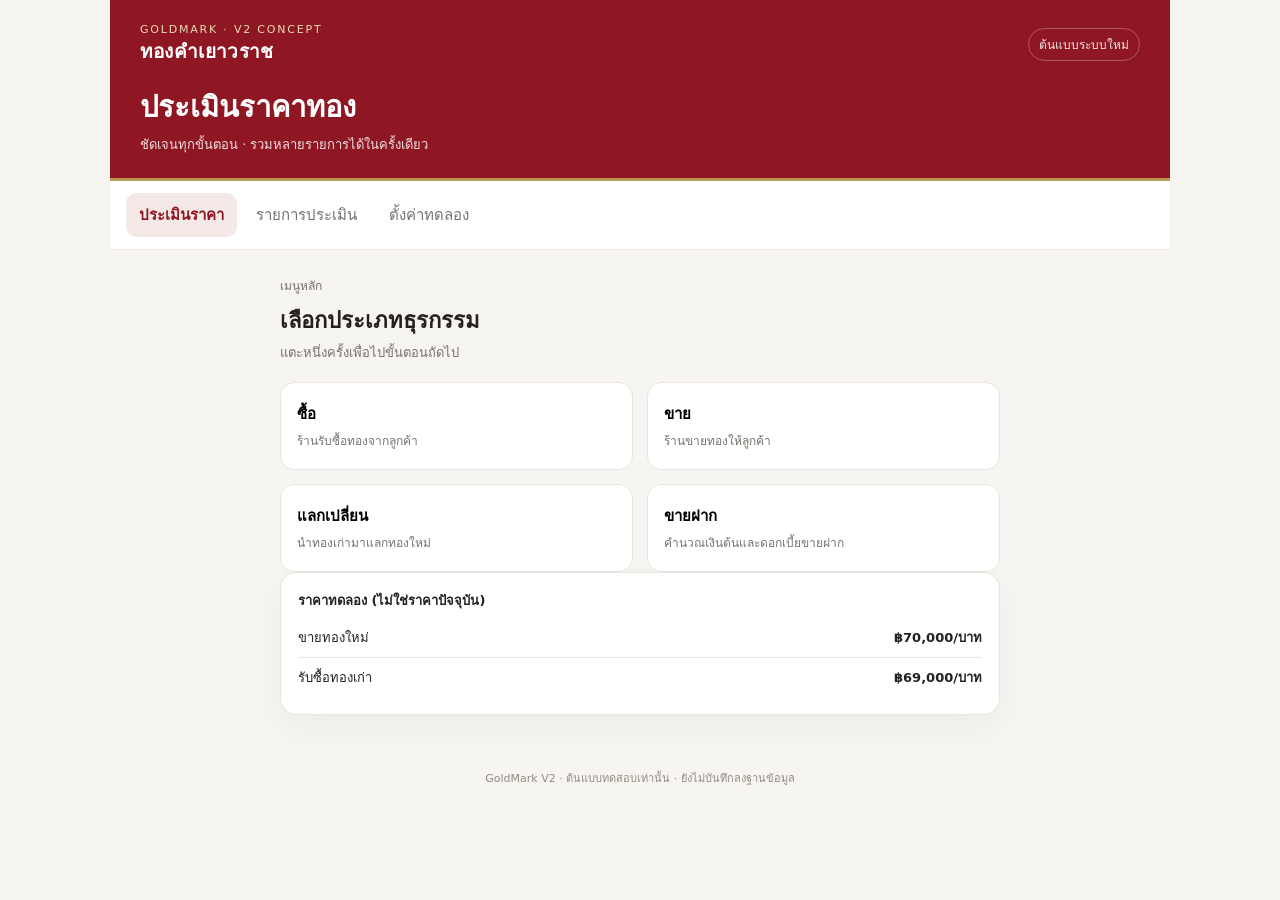
==== v2/index.html @ 3e0dfd9e "Shorten customer assessment button labels" ====
<!doctype html>
<html lang="th"><head><meta charset="utf-8"><meta name="viewport" content="width=device-width,initial-scale=1"><meta name="theme-color" content="#8f1724"><title>GoldMark V2 — ทองคำเยาวราช</title>
<style>
:root{--red:#8f1724;--red2:#67101a;--gold:#b99755;--ink:#24211f;--muted:#77716c;--line:#e9e4dd;--bg:#f7f5f1;--white:#fff;--green:#176b4d;--shadow:0 12px 34px #30241a0b}*{box-sizing:border-box}body{margin:0;background:var(--bg);color:var(--ink);font:15px system-ui,-apple-system,"Noto Sans Thai",sans-serif}button,input,select{font:inherit}button{cursor:pointer}.app{max-width:1060px;margin:auto;min-height:100vh;padding-bottom:90px}.top{background:var(--red);color:white;padding:18px 20px 20px;border-bottom:3px solid var(--gold)}.toprow{display:flex;align-items:center;justify-content:space-between;gap:12px}.brand{font-size:19px;font-weight:800;letter-spacing:.2px}.eyebrow{font-size:11px;letter-spacing:1.8px;color:#e9d9b4}.branch{font-size:12px;color:#f0e6e3;border:1px solid #ffffff45;border-radius:99px;padding:6px 10px}.top h1{font-size:25px;margin:18px 0 4px}.top p{margin:0;color:#f1dfe0;font-size:13px}.tabs{display:flex;gap:6px;padding:12px 16px;background:white;border-bottom:1px solid var(--line);overflow:auto}.tab{border:0;background:transparent;padding:10px 13px;border-radius:10px;color:var(--muted);white-space:nowrap}.tab.active{background:#f5e9e8;color:var(--red);font-weight:750}.content{padding:18px 16px;max-width:760px;margin:auto}.stepmeta{font-size:12px;color:var(--muted);margin-bottom:8px}.heading{font-size:22px;margin:0 0 5px}.sub{margin:0 0 18px;color:var(--muted);font-size:13px;line-height:1.6}.card{background:white;border:1px solid var(--line);border-radius:17px;padding:17px;margin-bottom:13px;box-shadow:var(--shadow)}.label{display:block;font-size:13px;font-weight:700;margin-bottom:7px}.field{width:100%;border:1px solid #dcd5cb;border-radius:11px;background:white;padding:12px;color:var(--ink);outline:none}.field:focus{border-color:var(--gold);box-shadow:0 0 0 3px #b9975522}.grid{display:grid;grid-template-columns:repeat(2,minmax(0,1fr));gap:10px}.choice{border:1px solid var(--line);background:white;border-radius:14px;padding:16px;text-align:left;min-height:88px}.choice strong{display:block;font-size:15px;margin-bottom:5px}.choice span{font-size:12px;color:var(--muted)}.choice.selected{border:1.5px solid var(--red);background:#fff8f7;box-shadow:0 0 0 2px #8f17240c}.money{font-size:29px;font-weight:850;letter-spacing:-.6px}.money small{font-size:13px;font-weight:500;color:var(--muted)}.statrow{display:flex;justify-content:space-between;gap:10px;padding:9px 0;border-bottom:1px solid var(--line);font-size:13px}.statrow:last-child{border-bottom:0}.total{background:#fbf5e9;border-color:#e6d4ad}.total .money{color:var(--red)}.btn{border:0;border-radius:12px;padding:13px 16px;font-weight:750}.primary{background:var(--red);color:white}.secondary{background:white;border:1px solid var(--line);color:var(--ink)}.danger{color:#a32630;background:#fff3f2;border:1px solid #f0d5d4}.btnrow{display:flex;gap:9px;flex-wrap:wrap}.btnrow .btn{flex:1}.sticky{position:fixed;bottom:0;left:0;right:0;background:#ffffffef;backdrop-filter:blur(12px);border-top:1px solid var(--line);padding:12px 16px calc(12px + env(safe-area-inset-bottom));z-index:5}.stickyinner{max-width:728px;margin:auto;display:flex;gap:10px}.sticky .btn{flex:1}.item{border:1px solid var(--line);border-radius:13px;padding:13px;margin-bottom:9px}.itemtop{display:flex;justify-content:space-between;gap:10px;align-items:center}.itemtitle{font-weight:750}.tiny{font-size:12px;color:var(--muted)}.pill{font-size:11px;padding:4px 8px;background:#f1ece4;border-radius:99px}.notice{font-size:12px;color:var(--muted);line-height:1.6}.success{color:var(--green);font-weight:750}.hidden{display:none!important}.customer-overlay{position:fixed;inset:0;z-index:9999;background:#f7f5f1;color:#24211f;overflow:auto;padding:18px 14px calc(24px + env(safe-area-inset-bottom));font-size:17px}.customer-wrap{max-width:760px;margin:0 auto}.customer-head{text-align:center;background:#8f1724;color:#fff;border-bottom:4px solid #b99755;border-radius:16px;padding:20px 14px;margin-bottom:14px}.customer-head .brandline{font-size:13px;letter-spacing:1px;color:#f0dfb8}.customer-head h2{font-size:25px;margin:8px 0 0}.customer-total{background:#fff8e9;border:1px solid #e6d4ad;border-radius:16px;padding:18px;margin-bottom:14px;text-align:center}.customer-total .amount{font-size:clamp(32px,9vw,48px);font-weight:900;color:#8f1724;line-height:1.3}.customer-item{background:#fff;border:1px solid #e9e4dd;border-radius:14px;padding:15px;margin-bottom:10px}.customer-item h3{font-size:18px;margin:0 0 10px}.customer-row{display:flex;justify-content:space-between;gap:14px;padding:8px 0;border-bottom:1px solid #eee8e0;font-size:15px}.customer-row:last-child{border-bottom:0}.customer-row strong{text-align:right}.customer-note{text-align:center;color:#77716c;font-size:12px;margin:14px 0}.customer-exit{width:100%;max-width:420px;display:block;margin:16px auto 0;background:#8f1724;color:#fff;border:0;border-radius:12px;padding:14px;font-weight:800;font-size:16px}@media print{@page{size:80mm auto;margin:4mm}body{background:#fff!important}.app,.sticky,.foot{display:none!important}#customerOverlay{position:static!important;display:block!important;overflow:visible!important;padding:0!important;background:#fff!important;color:#000!important;font-size:12px!important}.customer-wrap{max-width:none!important;width:100%!important}.customer-head{background:#fff!important;color:#000!important;border:0!important;border-bottom:1px dashed #000!important;border-radius:0!important;padding:0 0 8px!important;margin-bottom:8px!important}.customer-head .brandline{color:#000!important}.customer-head h2{font-size:16px!important}.customer-total,.customer-item{background:#fff!important;border:0!important;border-bottom:1px dashed #000!important;border-radius:0!important;padding:7px 0!important;margin:0!important}.customer-total .amount{font-size:25px!important;color:#000!important}.customer-item h3{font-size:13px!important}.customer-row{font-size:11px!important;padding:4px 0!important;border-color:#ddd!important}.customer-note{font-size:10px!important;color:#000!important}.customer-exit{display:none!important}}.foot{text-align:center;color:#938b81;font-size:11px;padding:15px}@media(min-width:720px){.top{padding:23px 30px}.content{padding:26px 20px}.top h1{font-size:29px}.grid{gap:14px}}@media(max-width:390px){.grid{grid-template-columns:1fr}.money{font-size:25px}.top h1{font-size:22px}}
</style></head><body><div class="app">
<header class="top"><div class="toprow"><div><div class="eyebrow">GOLDMARK · V2 CONCEPT</div><div class="brand">ทองคำเยาวราช</div></div><span class="branch">ต้นแบบระบบใหม่</span></div><h1>ประเมินราคาทอง</h1><p>ชัดเจนทุกขั้นตอน · รวมหลายรายการได้ในครั้งเดียว</p></header>
<nav class="tabs"><button class="tab active" data-page="estimate">ประเมินราคา</button><button class="tab" data-page="history">รายการประเมิน</button><button class="tab" data-page="settings">ตั้งค่าทดลอง</button></nav>
<main class="content" id="main"></main><div class="foot">GoldMark V2 · ต้นแบบทดสอบเท่านั้น · ยังไม่บันทึกลงฐานข้อมูล</div></div>
<div class="sticky hidden" id="stickyBar"><div class="stickyinner"><button class="btn secondary" id="back">ย้อนกลับ</button></div></div>
<script>
const state={page:'estimate',step:'menu',action:'buy',gold:'jewelry',weight:'1',labor:'0',discount:'0',sell:70000,buy:69000,deduct:5,old:[],fresh:[],history:[],compare:false,compareWeight:'1',depositRate:1.25};
const fmt=n=>Number(n||0).toLocaleString('th-TH',{maximumFractionDigits:2});
const baht=n=>'฿'+fmt(n);
const weightName=w=>({0.25:'1 สลึง',0.5:'2 สลึง',0.75:'3 สลึง',1:'1 บาท',2:'2 บาท',4:'4 บาท'}[Number(w)]||w+' บาท');
function oldValue(x){const w=Number(x.weight||0),gpb=x.gold==='jewelry'?15.16:15.244,standard=w*gpb,actual=Number(x.grams||standard),shortfall=Math.max(0,standard-actual),deductGrams=x.gold==='jewelry'&&shortfall>0.1?shortfall-0.1:0,netGrams=Math.max(0,actual-deductGrams),netWeight=netGrams/gpb;return {amount:netWeight*state.buy*(1-state.deduct/100),standard,actual,shortfall,deductGrams,netGrams,netWeight,rateDiscount:netWeight*state.buy*state.deduct/100}}
function newValue(x){return Math.max(0,Number(x.weight||0)*state.sell+Number(x.labor||0)-Number(x.discount||0))}
function sumOld(){return state.old.reduce((s,x)=>s+oldValue(x).amount,0)}
function totalOldWeight(){return state.old.reduce((s,x)=>s+oldValue(x).netWeight,0)}
function totalOldGrams(){return state.old.reduce((s,x)=>s+oldValue(x).netGrams,0)}
function sumNew(){return state.fresh.reduce((s,x)=>s+newValue(x),0)}
function net(){return sumNew()-sumOld()}
function go(step){state.step=step;render()}
function header(title,desc){return '<h2 class="heading">'+title+'</h2><p class="sub">'+desc+'</p>'}
function typeCards(){return '<div class="grid">'+[['buy','ซื้อ','ร้านรับซื้อทองจากลูกค้า'],['sell','ขาย','ร้านขายทองให้ลูกค้า'],['exchange','แลกเปลี่ยน','นำทองเก่ามาแลกทองใหม่'],['deposit','ขายฝาก','คำนวณเงินต้นและดอกเบี้ยขายฝาก']].map(x=>'<button class="choice" data-action="'+x[0]+'"><strong>'+x[1]+'</strong><span>'+x[2]+'</span></button>').join('')+'</div>'}
function render(){const el=document.getElementById('main');document.querySelectorAll('.tab').forEach(b=>b.classList.toggle('active',b.dataset.page===state.page));document.getElementById('stickyBar').classList.toggle('hidden',state.page!=='estimate'||state.step==='menu');
if(state.page==='history'){el.innerHTML=header('รายการประเมิน','ประวัติทดลองในหน้านี้เท่านั้น ยังไม่เชื่อมฐานข้อมูลจริง')+(state.history.length?state.history.map((x,i)=>'<div class="card"><b>รายการ #'+(state.history.length-i)+'</b><div class="statrow"><span>ประเภท</span><b>'+x.action+'</b></div><div class="statrow"><span>ยอดสุทธิ</span><b>'+x.result+'</b></div></div>').join(''):'<div class="card notice">ยังไม่มีรายการประเมินทดลอง</div>');return}
if(state.page==='settings'){el.innerHTML=header('ตั้งค่าทดลอง','ราคาเหล่านี้ใช้จำลองหน้าจอเท่านั้น ไม่กระทบราคากลางหรือฐานข้อมูลจริง')+'<div class="card"><label class="label">ราคาขายทองต่อบาท</label><input class="field" id="sell" type="number" value="'+state.sell+'"><label class="label" style="margin-top:12px">ราคารับซื้อทองต่อบาท</label><input class="field" id="buy" type="number" value="'+state.buy+'"><label class="label" style="margin-top:12px">ส่วนลดจากราคารับซื้อ (%)</label><input class="field" id="deduct" type="number" value="'+state.deduct+'"><button class="btn primary" id="saveSettings" style="width:100%;margin-top:15px">บันทึกค่าทดลอง</button></div>';document.getElementById('saveSettings').onclick=()=>{state.sell=+document.getElementById('sell').value||0;state.buy=+document.getElementById('buy').value||0;state.deduct=+document.getElementById('deduct').value||0;render()};return}
if(state.step==='menu'){el.innerHTML='<div class="stepmeta">เมนูหลัก</div>'+header('เลือกประเภทธุรกรรม','แตะหนึ่งครั้งเพื่อไปขั้นตอนถัดไป')+typeCards()+'<div class="card"><div class="label">ราคาทดลอง (ไม่ใช่ราคาปัจจุบัน)</div><div class="statrow"><span>ขายทองใหม่</span><b>'+baht(state.sell)+'/บาท</b></div><div class="statrow"><span>รับซื้อทองเก่า</span><b>'+baht(state.buy)+'/บาท</b></div></div>';bindCommon();return}
if(state.step==='details'){let label={buy:'ซื้อทองใหม่',sell:'ขายทองเก่า',exchange:'แลกเปลี่ยนทอง',deposit:'ขายฝากทอง'}[state.action];el.innerHTML='<div class="stepmeta">ขั้นตอน 1 · '+label+'</div>'+header('กรอกรายการทอง','เลือกประเภทและน้ำหนัก แล้วระบบจะแสดงยอดทันที')+'<div class="card"><label class="label">ประเภททอง</label><div class="grid"><button class="choice '+(state.gold==='jewelry'?'selected':'')+'" data-gold="jewelry"><strong>ทองรูปพรรณ</strong><span>เครื่องประดับทอง</span></button><button class="choice '+(state.gold==='bar'?'selected':'')+'" data-gold="bar"><strong>ทองคำแท่ง</strong><span>ทองแท่ง</span></button></div><label class="label" style="margin-top:14px">น้ำหนัก (บาททองคำ)</label><select id="weight" class="field">'+[['0.25','1 สลึง'],['0.5','2 สลึง'],['0.75','3 สลึง'],['1','1 บาท'],['2','2 บาท'],['3','3 บาท'],['4','4 บาท'],['5','5 บาท'],['10','10 บาท']].map(x=>'<option value="'+x[0]+'" '+(+state.weight===+x[0]?'selected':'')+'>'+x[1]+'</option>').join('')+'</select>'+(state.action==='buy'&&state.gold==='jewelry'?'<label class="label" style="margin-top:13px">น้ำหนักชั่งจริง (กรัม)</label><input class="field" id="actualGrams" type="number" min="0" step=".01" placeholder="ไม่กรอก = น้ำหนักมาตรฐาน"><p class="notice">มาตรฐาน 15.16 กรัมต่อบาท ขาดได้ 0.1 กรัม หากขาดเกินจะหักเฉพาะส่วนที่เกิน</p>':'')+(state.action==='sell'||state.action==='exchange'?'<label class="label" style="margin-top:13px">ค่ากำเหน็จ (บาท)</label><input class="field" id="labor" type="number" min="0" value="'+state.labor+'"><label class="label" style="margin-top:13px">ส่วนลด (บาท)</label><input class="field" id="discount" type="number" min="0" value="'+state.discount+'">':'')+(state.action==='deposit'?'<label class="label" style="margin-top:13px">เงินต้นที่ต้องการ (บาท)</label><input class="field" id="principal" type="number" min="0" value="'+(state.principal||'')+'" placeholder="กรอกเงินต้น"> <label class="label" style="margin-top:13px">ดอกเบี้ยต่อเดือน (%)</label><input class="field" id="rate" type="number" min="0" step=".01" value="'+(state.rate||state.depositRate)+'">':'')+'<button class="btn primary" id="addItem" style="width:100%;margin-top:16px">เพิ่มรายการและคำนวณ</button></div>'+(state.old.length||state.fresh.length?listItems():'');bindCommon();document.getElementById('weight').onchange=e=>state.weight=e.target.value;const lab=document.getElementById('labor');if(lab)lab.oninput=e=>state.labor=e.target.value;const dis=document.getElementById('discount');if(dis)dis.oninput=e=>state.discount=e.target.value;document.getElementById('addItem').onclick=()=>{let x={gold:state.gold,weight:+state.weight};const gi=document.getElementById('actualGrams');if(gi&&gi.value!==''){x.grams=+gi.value;if(x.grams<=0){alert('กรุณากรอกน้ำหนักจริงให้มากกว่า 0 กรัม');return}}if(state.action==='sell'||state.action==='exchange')state.fresh.push({...x,labor:+state.labor||0,discount:+state.discount||0});if(state.action==='buy'||state.action==='exchange')state.old.push(x);if(state.action==='deposit'){state.principal=+document.getElementById('principal').value||0;state.rate=+document.getElementById('rate').value||0;state.depositItem=x;if(!state.principal){alert('กรุณากรอกเงินต้นที่ต้องการ');return}}state.step='result';if(state.action!=='deposit'){state.weight='1';state.labor='0';state.discount='0'}render()};return}
if(state.step==='result'){let body='';if(state.action==='deposit'){let p=state.principal,interest=p*(state.rate||0)/100;body='<div class="card total"><div class="stepmeta">ผลคำนวณขายฝากทดลอง</div><div class="statrow"><span>เงินต้น</span><b>'+baht(p)+'</b></div><div class="statrow"><span>ดอกเบี้ยต่อเดือน</span><b>'+baht(interest)+'</b></div><div class="money">'+baht(p+interest)+'</div><strong>ยอดไถ่ถอนตัวอย่างหลัง 1 เดือน</strong></div>'}else{body='<div class="card total"><div class="stepmeta">ผลคำนวณ</div>'+(state.action==='buy'?'<div class="statrow"><span>น้ำหนักสุทธิรวม</span><b>'+fmt(totalOldGrams())+' กรัม · '+fmt(totalOldWeight())+' บาททองคำ</b></div>':'')+'<div class="money">'+baht(Math.abs(state.action==='buy'?sumOld():state.action==='sell'?sumNew():net()))+'</div><strong>'+(state.action==='buy'?'ร้านจ่ายให้ลูกค้า':state.action==='sell'?'ลูกค้าจ่ายให้ร้าน':net()>0?'ลูกค้าจ่ายเพิ่มให้ร้าน':net()<0?'ร้านจ่ายคืนลูกค้า':'ยอดเท่ากันพอดี')+'</strong></div>'+listItems();if(state.action==='buy')body+='<div class="card"><button class="btn primary" id="customerView" style="width:100%">แสดงผลประเมินให้ลูกค้า</button><button class="btn secondary" id="addAnother" style="width:100%;margin-top:9px">+ เพิ่มรายการทอง</button><p class="notice" style="margin:9px 0 0">แสดงรายละเอียดรับซื้อให้ลูกค้าดู โดยซ่อนปุ่มจัดการของพนักงาน</p></div>';}
el.innerHTML='<div class="stepmeta">ขั้นตอน 2 · สรุป</div>'+header('สรุปราคา','ตรวจสอบยอดก่อนเริ่มรายการใหม่')+body+'<button class="btn primary" id="finish" style="width:100%;margin-top:10px">เสร็จสิ้นและเริ่มรายการใหม่</button>';document.getElementById('finish').onclick=()=>{state.history.unshift({action:{buy:'ซื้อ',sell:'ขาย',exchange:'แลกเปลี่ยน',deposit:'ขายฝาก'}[state.action],result:state.action==='buy'?baht(sumOld()):state.action==='sell'?baht(sumNew()):state.action==='exchange'?((net()>0?'ลูกค้าจ่ายเพิ่ม ':net()<0?'ร้านคืนเงิน ':'ยอดเท่ากัน ')+baht(Math.abs(net()))):baht(state.principal+state.principal*(state.rate||0)/100)});reset();render()};const customerView=document.getElementById('customerView');if(customerView)customerView.onclick=showCustomerView;const addAnother=document.getElementById('addAnother');if(addAnother)addAnother.onclick=()=>{state.step='details';state.weight='1';state.compare=false;render()};return}
}
function showCustomerView(){
 const prior=document.getElementById('customerOverlay');if(prior)prior.remove();
 const overlay=document.createElement('section');overlay.id='customerOverlay';overlay.className='customer-overlay';overlay.setAttribute('role','dialog');overlay.setAttribute('aria-modal','true');overlay.setAttribute('aria-label','ราคาประเมินรับซื้อทอง');
 const items=state.old.map((x,i)=>{
  const c=oldValue(x),standard=Number(x.weight||0)*15.20,tolerance=Number(x.weight||0)*0.04,rawShortfall=Math.max(0,standard-c.actual),missing=Math.max(0,rawShortfall-tolerance),missingValue=standard>0?missing/standard*state.buy*(1-state.deduct/100):0;
  return '<article class="customer-item"><h3>'+(x.gold==='bar'?'ทองคำแท่ง':'ทองรูปพรรณ')+' · '+weightName(x.weight)+'</h3><div class="customer-row"><span>น้ำหนักชั่งจริง</span><strong>'+fmt(c.actual)+' กรัม</strong></div><div class="customer-row"><span>น้ำหนักขาดเกินเกณฑ์</span><strong>'+fmt(missing)+' กรัม</strong></div><div class="customer-row"><span>มูลค่าส่วนต่างเกินเกณฑ์</span><strong>'+baht(missingValue)+'</strong></div></article>';
 }).join('');
 overlay.innerHTML='<div class="customer-wrap"><header class="customer-head"><div class="brandline">ทองคำเยาวราช · GOLDMARK</div><h2>ราคาประเมินรับซื้อทองเก่า</h2></header><section class="customer-total"><div>ยอดรับซื้อโดยประมาณ</div><div class="amount">'+baht(sumOld())+'</div></section>'+items+'<p class="customer-note">ใช้เกณฑ์ 15.20 กรัมต่อบาท และยอมรับส่วนต่างได้ 0.04 กรัมต่อบาท (เช่น 15.16 กรัมถือว่าเต็ม) หลังหักส่วนลดรับซื้อ '+fmt(state.deduct)+'% แล้ว</p></div>';
 document.body.appendChild(overlay);document.body.style.overflow='hidden';
 const close=()=>{overlay.remove();document.body.style.overflow='';if(document.fullscreenElement&&document.exitFullscreen)document.exitFullscreen().catch(()=>{});};
 const backToItems=document.createElement('button');backToItems.className='customer-exit';backToItems.style.background='#ffffff';backToItems.style.color='#24211f';backToItems.style.border='1px solid #e9e4dd';backToItems.textContent='กลับไปแก้ไขรายการ';overlay.querySelector('.customer-wrap').appendChild(backToItems);
 backToItems.onclick=()=>{close();state.page='estimate';state.step='result';render();};
 const decline=document.createElement('button');decline.className='customer-exit';decline.textContent='ยกเลิกการประเมิน';overlay.querySelector('.customer-wrap').appendChild(decline);
 decline.onclick=()=>{close();reset();state.page='estimate';render();};
 const confirm=document.createElement('button');confirm.className='customer-exit';confirm.style.background='#176b4d';confirm.textContent='ยืนยันการขาย';overlay.querySelector('.customer-wrap').appendChild(confirm);
 confirm.onclick=()=>{
  state.history.unshift({action:'รับซื้อทองเก่า · ยืนยันใบประเมิน',result:baht(sumOld())});
  overlay.querySelector('.customer-wrap').insertAdjacentHTML('afterbegin','<p class="customer-note">ใบประเมินรับซื้อทองเก่า · ยืนยันแล้ว · '+new Date().toLocaleString('th-TH')+'</p>');
  overlay.querySelector('.customer-wrap').insertAdjacentHTML('beforeend','<p class="customer-note">เอกสารใบประเมินราคา ไม่ใช่หลักฐานการรับชำระเงิน</p><button class="customer-exit" id="printAssessment">พิมพ์ใบประเมิน</button><button class="customer-exit" id="homeAssessment">กลับหน้าแรก</button>');
  document.getElementById('printAssessment').onclick=()=>window.print();
  document.getElementById('homeAssessment').onclick=()=>{close();reset();state.page='estimate';render();};
  confirm.remove();decline.remove();backToItems.remove();
 };
 overlay.addEventListener('click',e=>{if(e.target===overlay)close()});
 const esc=e=>{if(e.key==='Escape'){close();document.removeEventListener('keydown',esc)}};
 document.addEventListener('keydown',esc);
 if(overlay.requestFullscreen)overlay.requestFullscreen().catch(()=>{});
}
function listItems(){let h='';if(state.old.length)h+='<div class="card"><b>ทองเก่า ('+state.old.length+')</b>'+state.old.map((x,i)=>{const c=oldValue(x);return '<div class="item"><div class="itemtop"><span>ชิ้นที่ '+(i+1)+' · '+(x.gold==='bar'?'ทองคำแท่ง':'ทองรูปพรรณ')+' · '+weightName(x.weight)+'</span><b>'+baht(c.amount)+'</b></div><div class="tiny">มาตรฐาน '+fmt(c.standard)+' กรัม · ชั่งจริง '+fmt(c.actual)+' กรัม · ขาด '+fmt(c.shortfall)+' กรัม</div><div class="tiny">หักน้ำหนัก '+fmt(c.deductGrams)+' กรัม · สุทธิ '+fmt(c.netGrams)+' กรัม ('+fmt(c.netWeight)+' บาททองคำ)</div><div class="tiny">ส่วนลดราคา '+state.deduct+'% = '+baht(c.rateDiscount)+'</div><button class="btn danger" data-remove="old" data-index="'+i+'" style="margin-top:8px;padding:7px 10px">ลบ</button></div>';}).join('')+'</div>';if(state.fresh.length)h+='<div class="card"><b>ทองใหม่ ('+state.fresh.length+')</b>'+state.fresh.map((x,i)=>'<div class="item"><div class="itemtop"><span>'+(x.gold==='bar'?'ทองคำแท่ง':'ทองรูปพรรณ')+' · '+weightName(x.weight)+'</span><b>'+baht(newValue(x))+'</b></div><div class="tiny">กำเหน็จ '+baht(x.labor)+' · ส่วนลด '+baht(x.discount)+'</div><button class="btn danger" data-remove="fresh" data-index="'+i+'" style="margin-top:8px;padding:7px 10px">ลบ</button></div>').join('')+'</div>';return h}
function comparePanel(){let w=+state.compareWeight||1;let amount=state.action==='sell'?w*state.sell+(+state.labor||0)-(+state.discount||0):w*state.buy*(1-state.deduct/100);return '<div class="card"><label class="label">เลือกน้ำหนักที่ต้องการเปรียบเทียบ</label><select class="field" id="compareWeight">'+[['0.25','1 สลึง'],['0.5','2 สลึง'],['0.75','3 สลึง'],['1','1 บาท'],['2','2 บาท'],['3','3 บาท'],['4','4 บาท'],['5','5 บาท'],['10','10 บาท']].map(x=>'<option value="'+x[0]+'" '+(+x[0]===w?'selected':'')+'>'+x[1]+'</option>').join('')+'</select><div class="statrow"><span>'+ (state.action==='sell'?'ราคาขายทองใหม่':'ราคารับซื้อทองเก่า')+'</span><b>'+baht(amount)+'</b></div><p class="notice">คำนวณจากราคาทดลองที่ตั้งไว้ และค่ากำเหน็จ/ส่วนลดที่กรอกในรายการล่าสุด</p></div>'}
function bindCompare(){const c=document.getElementById('compareWeight');if(c)c.onchange=e=>{state.compareWeight=e.target.value;render()}}
function bindCommon(){document.querySelectorAll('[data-action]').forEach(b=>b.onclick=()=>{state.action=b.dataset.action;state.old=[];state.fresh=[];state.compare=false;state.step='details';render()});document.querySelectorAll('[data-gold]').forEach(b=>b.onclick=()=>{state.gold=b.dataset.gold;render()});document.querySelectorAll('[data-remove]').forEach(b=>b.onclick=()=>{state[b.dataset.remove].splice(+b.dataset.index,1);render()})}
function reset(){state.step='menu';state.action='buy';state.gold='jewelry';state.weight='1';state.labor='0';state.discount='0';state.old=[];state.fresh=[];state.compare=false;state.principal=0}
document.querySelectorAll('.tab').forEach(b=>b.onclick=()=>{state.page=b.dataset.page;render()});
document.getElementById('back').onclick=()=>{if(state.step==='result')state.step='details';else state.step='menu';render()};
render();
</script></body></html>
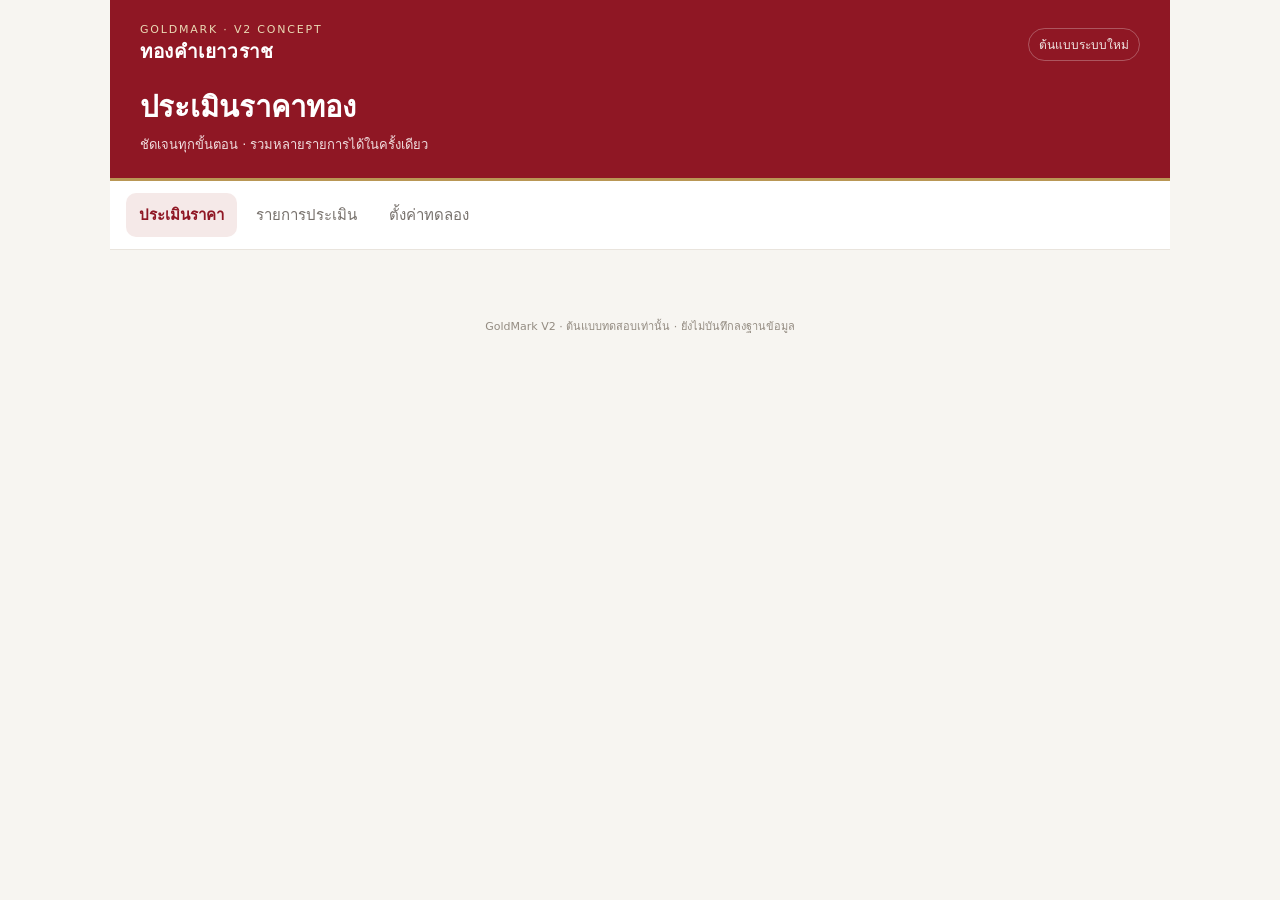
==== commit 3d27ab87: "feat: improve step flow labels and input validation" ====
--- a/v2/index.html
+++ b/v2/index.html
@@ -1,7 +1,7 @@
 <!doctype html>
 <html lang="th"><head><meta charset="utf-8"><meta name="viewport" content="width=device-width,initial-scale=1"><meta name="theme-color" content="#8f1724"><title>GoldMark V2 — ทองคำเยาวราช</title>
 <style>
-:root{--red:#8f1724;--red2:#67101a;--gold:#b99755;--ink:#24211f;--muted:#77716c;--line:#e9e4dd;--bg:#f7f5f1;--white:#fff;--green:#176b4d;--shadow:0 12px 34px #30241a0b}*{box-sizing:border-box}body{margin:0;background:var(--bg);color:var(--ink);font:15px system-ui,-apple-system,"Noto Sans Thai",sans-serif}button,input,select{font:inherit}button{cursor:pointer}.app{max-width:1060px;margin:auto;min-height:100vh;padding-bottom:90px}.top{background:var(--red);color:white;padding:18px 20px 20px;border-bottom:3px solid var(--gold)}.toprow{display:flex;align-items:center;justify-content:space-between;gap:12px}.brand{font-size:19px;font-weight:800;letter-spacing:.2px}.eyebrow{font-size:11px;letter-spacing:1.8px;color:#e9d9b4}.branch{font-size:12px;color:#f0e6e3;border:1px solid #ffffff45;border-radius:99px;padding:6px 10px}.top h1{font-size:25px;margin:18px 0 4px}.top p{margin:0;color:#f1dfe0;font-size:13px}.tabs{display:flex;gap:6px;padding:12px 16px;background:white;border-bottom:1px solid var(--line);overflow:auto}.tab{border:0;background:transparent;padding:10px 13px;border-radius:10px;color:var(--muted);white-space:nowrap}.tab.active{background:#f5e9e8;color:var(--red);font-weight:750}.content{padding:18px 16px;max-width:760px;margin:auto}.stepmeta{font-size:12px;color:var(--muted);margin-bottom:8px}.heading{font-size:22px;margin:0 0 5px}.sub{margin:0 0 18px;color:var(--muted);font-size:13px;line-height:1.6}.card{background:white;border:1px solid var(--line);border-radius:17px;padding:17px;margin-bottom:13px;box-shadow:var(--shadow)}.label{display:block;font-size:13px;font-weight:700;margin-bottom:7px}.field{width:100%;border:1px solid #dcd5cb;border-radius:11px;background:white;padding:12px;color:var(--ink);outline:none}.field:focus{border-color:var(--gold);box-shadow:0 0 0 3px #b9975522}.grid{display:grid;grid-template-columns:repeat(2,minmax(0,1fr));gap:10px}.choice{border:1px solid var(--line);background:white;border-radius:14px;padding:16px;text-align:left;min-height:88px}.choice strong{display:block;font-size:15px;margin-bottom:5px}.choice span{font-size:12px;color:var(--muted)}.choice.selected{border:1.5px solid var(--red);background:#fff8f7;box-shadow:0 0 0 2px #8f17240c}.money{font-size:29px;font-weight:850;letter-spacing:-.6px}.money small{font-size:13px;font-weight:500;color:var(--muted)}.statrow{display:flex;justify-content:space-between;gap:10px;padding:9px 0;border-bottom:1px solid var(--line);font-size:13px}.statrow:last-child{border-bottom:0}.total{background:#fbf5e9;border-color:#e6d4ad}.total .money{color:var(--red)}.btn{border:0;border-radius:12px;padding:13px 16px;font-weight:750}.primary{background:var(--red);color:white}.secondary{background:white;border:1px solid var(--line);color:var(--ink)}.danger{color:#a32630;background:#fff3f2;border:1px solid #f0d5d4}.btnrow{display:flex;gap:9px;flex-wrap:wrap}.btnrow .btn{flex:1}.sticky{position:fixed;bottom:0;left:0;right:0;background:#ffffffef;backdrop-filter:blur(12px);border-top:1px solid var(--line);padding:12px 16px calc(12px + env(safe-area-inset-bottom));z-index:5}.stickyinner{max-width:728px;margin:auto;display:flex;gap:10px}.sticky .btn{flex:1}.item{border:1px solid var(--line);border-radius:13px;padding:13px;margin-bottom:9px}.itemtop{display:flex;justify-content:space-between;gap:10px;align-items:center}.itemtitle{font-weight:750}.tiny{font-size:12px;color:var(--muted)}.pill{font-size:11px;padding:4px 8px;background:#f1ece4;border-radius:99px}.notice{font-size:12px;color:var(--muted);line-height:1.6}.success{color:var(--green);font-weight:750}.hidden{display:none!important}.customer-overlay{position:fixed;inset:0;z-index:9999;background:#f7f5f1;color:#24211f;overflow:auto;padding:18px 14px calc(24px + env(safe-area-inset-bottom));font-size:17px}.customer-wrap{max-width:760px;margin:0 auto}.customer-head{text-align:center;background:#8f1724;color:#fff;border-bottom:4px solid #b99755;border-radius:16px;padding:20px 14px;margin-bottom:14px}.customer-head .brandline{font-size:13px;letter-spacing:1px;color:#f0dfb8}.customer-head h2{font-size:25px;margin:8px 0 0}.customer-total{background:#fff8e9;border:1px solid #e6d4ad;border-radius:16px;padding:18px;margin-bottom:14px;text-align:center}.customer-total .amount{font-size:clamp(32px,9vw,48px);font-weight:900;color:#8f1724;line-height:1.3}.customer-item{background:#fff;border:1px solid #e9e4dd;border-radius:14px;padding:15px;margin-bottom:10px}.customer-item h3{font-size:18px;margin:0 0 10px}.customer-row{display:flex;justify-content:space-between;gap:14px;padding:8px 0;border-bottom:1px solid #eee8e0;font-size:15px}.customer-row:last-child{border-bottom:0}.customer-row strong{text-align:right}.customer-note{text-align:center;color:#77716c;font-size:12px;margin:14px 0}.customer-exit{width:100%;max-width:420px;display:block;margin:16px auto 0;background:#8f1724;color:#fff;border:0;border-radius:12px;padding:14px;font-weight:800;font-size:16px}@media print{@page{size:80mm auto;margin:4mm}body{background:#fff!important}.app,.sticky,.foot{display:none!important}#customerOverlay{position:static!important;display:block!important;overflow:visible!important;padding:0!important;background:#fff!important;color:#000!important;font-size:12px!important}.customer-wrap{max-width:none!important;width:100%!important}.customer-head{background:#fff!important;color:#000!important;border:0!important;border-bottom:1px dashed #000!important;border-radius:0!important;padding:0 0 8px!important;margin-bottom:8px!important}.customer-head .brandline{color:#000!important}.customer-head h2{font-size:16px!important}.customer-total,.customer-item{background:#fff!important;border:0!important;border-bottom:1px dashed #000!important;border-radius:0!important;padding:7px 0!important;margin:0!important}.customer-total .amount{font-size:25px!important;color:#000!important}.customer-item h3{font-size:13px!important}.customer-row{font-size:11px!important;padding:4px 0!important;border-color:#ddd!important}.customer-note{font-size:10px!important;color:#000!important}.customer-exit{display:none!important}}.foot{text-align:center;color:#938b81;font-size:11px;padding:15px}@media(min-width:720px){.top{padding:23px 30px}.content{padding:26px 20px}.top h1{font-size:29px}.grid{gap:14px}}@media(max-width:390px){.grid{grid-template-columns:1fr}.money{font-size:25px}.top h1{font-size:22px}}
+:root{--red:#8f1724;--red2:#67101a;--gold:#b99755;--ink:#24211f;--muted:#77716c;--line:#e9e4dd;--bg:#f7f5f1;--white:#fff;--green:#176b4d;--shadow:0 12px 34px #30241a0b}*{box-sizing:border-box}body{margin:0;background:var(--bg);color:var(--ink);font:15px system-ui,-apple-system,"Noto Sans Thai",sans-serif}button,input,select{font:inherit}button{cursor:pointer}.app{max-width:1060px;margin:auto;min-height:100vh;padding-bottom:90px}.top{background:var(--red);color:white;padding:18px 20px 20px;border-bottom:3px solid var(--gold)}.toprow{display:flex;align-items:center;justify-content:space-between;gap:12px}.brand{font-size:19px;font-weight:800;letter-spacing:.2px}.eyebrow{font-size:11px;letter-spacing:1.8px;color:#e9d9b4}.branch{font-size:12px;color:#f0e6e3;border:1px solid #ffffff45;border-radius:99px;padding:6px 10px}.top h1{font-size:25px;margin:18px 0 4px}.top p{margin:0;color:#f1dfe0;font-size:13px}.tabs{display:flex;gap:6px;padding:12px 16px;background:white;border-bottom:1px solid var(--line);overflow:auto}.tab{border:0;background:transparent;padding:10px 13px;border-radius:10px;color:var(--muted);white-space:nowrap}.tab.active{background:#f5e9e8;color:var(--red);font-weight:750}.content{padding:18px 16px;max-width:760px;margin:auto}.stepmeta{font-size:12px;color:var(--muted);margin-bottom:8px}.heading{font-size:22px;margin:0 0 5px}.sub{margin:0 0 18px;color:var(--muted);font-size:13px;line-height:1.6}.card{background:white;border:1px solid var(--line);border-radius:17px;padding:17px;margin-bottom:13px;box-shadow:var(--shadow)}.label{display:block;font-size:13px;font-weight:700;margin-bottom:7px}.field{width:100%;border:1px solid #dcd5cb;border-radius:11px;background:white;padding:12px;color:var(--ink);outline:none}.field:focus{border-color:var(--gold);box-shadow:0 0 0 3px #b9975522}.grid{display:grid;grid-template-columns:repeat(2,minmax(0,1fr));gap:10px}.choice{border:1px solid var(--line);background:white;border-radius:14px;padding:16px;text-align:left;min-height:88px}.choice strong{display:block;font-size:15px;margin-bottom:5px}.choice span{font-size:12px;color:var(--muted)}.choice.selected{border:1.5px solid var(--red);background:#fff8f7;box-shadow:0 0 0 2px #8f17240c}.money{font-size:29px;font-weight:850;letter-spacing:-.6px}.money small{font-size:13px;font-weight:500;color:var(--muted)}.statrow{display:flex;justify-content:space-between;gap:10px;padding:9px 0;border-bottom:1px solid var(--line);font-size:13px}.statrow:last-child{border-bottom:0}.total{background:#fbf5e9;border-color:#e6d4ad}.total .money{color:var(--red)}.btn{border:0;border-radius:12px;padding:13px 16px;font-weight:750}.primary{background:var(--red);color:white}.secondary{background:white;border:1px solid var(--line);color:var(--ink)}.danger{color:#a32630;background:#fff3f2;border:1px solid #f0d5d4}.btnrow{display:flex;gap:9px;flex-wrap:wrap}.btnrow .btn{flex:1}.sticky{position:fixed;bottom:0;left:0;right:0;background:#ffffffef;backdrop-filter:blur(12px);border-top:1px solid var(--line);padding:12px 16px calc(12px + env(safe-area-inset-bottom));z-index:5}.stickyinner{max-width:728px;margin:auto;display:flex;gap:10px}.sticky .btn{flex:1}.item{border:1px solid var(--line);border-radius:13px;padding:13px;margin-bottom:9px}.itemtop{display:flex;justify-content:space-between;gap:10px;align-items:center}.itemtitle{font-weight:750}.tiny{font-size:12px;color:var(--muted)}.pill{font-size:11px;padding:4px 8px;background:#f1ece4;border-radius:99px}.notice{font-size:12px;color:var(--muted);line-height:1.6}.success{color:var(--green);font-weight:750}.progress{display:flex;gap:6px;margin:0 0 18px}.progress span{height:5px;flex:1;border-radius:99px;background:#e7e1d8}.progress span.on{background:var(--red)}.stepbox{display:flex;align-items:center;justify-content:space-between;gap:10px;margin:0 0 12px}.stepbox b{font-size:12px;color:var(--red)}.hidden{display:none!important}.customer-overlay{position:fixed;inset:0;z-index:9999;background:#f7f5f1;color:#24211f;overflow:auto;padding:18px 14px calc(24px + env(safe-area-inset-bottom));font-size:17px}.customer-wrap{max-width:760px;margin:0 auto}.customer-head{text-align:center;background:#8f1724;color:#fff;border-bottom:4px solid #b99755;border-radius:16px;padding:20px 14px;margin-bottom:14px}.customer-head .brandline{font-size:13px;letter-spacing:1px;color:#f0dfb8}.customer-head h2{font-size:25px;margin:8px 0 0}.customer-total{background:#fff8e9;border:1px solid #e6d4ad;border-radius:16px;padding:18px;margin-bottom:14px;text-align:center}.customer-total .amount{font-size:clamp(32px,9vw,48px);font-weight:900;color:#8f1724;line-height:1.3}.customer-item{background:#fff;border:1px solid #e9e4dd;border-radius:14px;padding:15px;margin-bottom:10px}.customer-item h3{font-size:18px;margin:0 0 10px}.customer-row{display:flex;justify-content:space-between;gap:14px;padding:8px 0;border-bottom:1px solid #eee8e0;font-size:15px}.customer-row:last-child{border-bottom:0}.customer-row strong{text-align:right}.customer-note{text-align:center;color:#77716c;font-size:12px;margin:14px 0}.customer-exit{width:100%;max-width:420px;display:block;margin:16px auto 0;background:#8f1724;color:#fff;border:0;border-radius:12px;padding:14px;font-weight:800;font-size:16px}@media print{@page{size:80mm auto;margin:4mm}body{background:#fff!important}.app,.sticky,.foot{display:none!important}#customerOverlay{position:static!important;display:block!important;overflow:visible!important;padding:0!important;background:#fff!important;color:#000!important;font-size:12px!important}.customer-wrap{max-width:none!important;width:100%!important}.customer-head{background:#fff!important;color:#000!important;border:0!important;border-bottom:1px dashed #000!important;border-radius:0!important;padding:0 0 8px!important;margin-bottom:8px!important}.customer-head .brandline{color:#000!important}.customer-head h2{font-size:16px!important}.customer-total,.customer-item{background:#fff!important;border:0!important;border-bottom:1px dashed #000!important;border-radius:0!important;padding:7px 0!important;margin:0!important}.customer-total .amount{font-size:25px!important;color:#000!important}.customer-item h3{font-size:13px!important}.customer-row{font-size:11px!important;padding:4px 0!important;border-color:#ddd!important}.customer-note{font-size:10px!important;color:#000!important}.customer-exit{display:none!important}}.foot{text-align:center;color:#938b81;font-size:11px;padding:15px}@media(min-width:720px){.top{padding:23px 30px}.content{padding:26px 20px}.top h1{font-size:29px}.grid{gap:14px}}@media(max-width:390px){.grid{grid-template-columns:1fr}.money{font-size:25px}.top h1{font-size:22px}}
 </style></head><body><div class="app">
 <header class="top"><div class="toprow"><div><div class="eyebrow">GOLDMARK · V2 CONCEPT</div><div class="brand">ทองคำเยาวราช</div></div><span class="branch">ต้นแบบระบบใหม่</span></div><h1>ประเมินราคาทอง</h1><p>ชัดเจนทุกขั้นตอน · รวมหลายรายการได้ในครั้งเดียว</p></header>
 <nav class="tabs"><button class="tab active" data-page="estimate">ประเมินราคา</button><button class="tab" data-page="history">รายการประเมิน</button><button class="tab" data-page="settings">ตั้งค่าทดลอง</button></nav>
@@ -20,15 +20,15 @@
 function sumNew(){return state.fresh.reduce((s,x)=>s+newValue(x),0)}
 function net(){return sumNew()-sumOld()}
 function go(step){state.step=step;render()}
-function header(title,desc){return '<h2 class="heading">'+title+'</h2><p class="sub">'+desc+'</p>'}
+function header(title,desc){return '<h2 class="heading">'+title+'</h2><p class="sub">'+desc+'</p>'}\nfunction progress(n){return '<div class="stepbox"><b>ขั้นตอน '+n+' จาก 3</b><span class="tiny">'+(n===1?'กรอกรายการ':n===2?'ตรวจสอบข้อมูล':'ยืนยันผล')+'</span></div><div class="progress"><span class="on"></span><span class="'+(n>=2?'on':'')+'"></span><span class="'+(n>=3?'on':'')+'"></span></div>'}
 function typeCards(){return '<div class="grid">'+[['buy','ซื้อ','ร้านรับซื้อทองจากลูกค้า'],['sell','ขาย','ร้านขายทองให้ลูกค้า'],['exchange','แลกเปลี่ยน','นำทองเก่ามาแลกทองใหม่'],['deposit','ขายฝาก','คำนวณเงินต้นและดอกเบี้ยขายฝาก']].map(x=>'<button class="choice" data-action="'+x[0]+'"><strong>'+x[1]+'</strong><span>'+x[2]+'</span></button>').join('')+'</div>'}
-function render(){const el=document.getElementById('main');document.querySelectorAll('.tab').forEach(b=>b.classList.toggle('active',b.dataset.page===state.page));document.getElementById('stickyBar').classList.toggle('hidden',state.page!=='estimate'||state.step==='menu');
+function render(){const el=document.getElementById('main');document.querySelectorAll('.tab').forEach(b=>b.classList.toggle('active',b.dataset.page===state.page));document.getElementById('stickyBar').classList.add('hidden');
 if(state.page==='history'){el.innerHTML=header('รายการประเมิน','ประวัติทดลองในหน้านี้เท่านั้น ยังไม่เชื่อมฐานข้อมูลจริง')+(state.history.length?state.history.map((x,i)=>'<div class="card"><b>รายการ #'+(state.history.length-i)+'</b><div class="statrow"><span>ประเภท</span><b>'+x.action+'</b></div><div class="statrow"><span>ยอดสุทธิ</span><b>'+x.result+'</b></div></div>').join(''):'<div class="card notice">ยังไม่มีรายการประเมินทดลอง</div>');return}
-if(state.page==='settings'){el.innerHTML=header('ตั้งค่าทดลอง','ราคาเหล่านี้ใช้จำลองหน้าจอเท่านั้น ไม่กระทบราคากลางหรือฐานข้อมูลจริง')+'<div class="card"><label class="label">ราคาขายทองต่อบาท</label><input class="field" id="sell" type="number" value="'+state.sell+'"><label class="label" style="margin-top:12px">ราคารับซื้อทองต่อบาท</label><input class="field" id="buy" type="number" value="'+state.buy+'"><label class="label" style="margin-top:12px">ส่วนลดจากราคารับซื้อ (%)</label><input class="field" id="deduct" type="number" value="'+state.deduct+'"><button class="btn primary" id="saveSettings" style="width:100%;margin-top:15px">บันทึกค่าทดลอง</button></div>';document.getElementById('saveSettings').onclick=()=>{state.sell=+document.getElementById('sell').value||0;state.buy=+document.getElementById('buy').value||0;state.deduct=+document.getElementById('deduct').value||0;render()};return}
+if(state.page==='settings'){el.innerHTML=header('ตั้งค่าทดลอง','ราคาเหล่านี้ใช้จำลองหน้าจอเท่านั้น ไม่กระทบราคากลางหรือฐานข้อมูลจริง')+'<div class="card"><label class="label">ราคาขายทองต่อบาท</label><input class="field" id="sell" type="number" value="'+state.sell+'"><label class="label" style="margin-top:12px">ราคารับซื้อทองต่อบาท</label><input class="field" id="buy" type="number" value="'+state.buy+'"><label class="label" style="margin-top:12px">ส่วนลดจากราคารับซื้อ (%)</label><input class="field" id="deduct" type="number" value="'+state.deduct+'"><button class="btn primary" id="saveSettings" style="width:100%;margin-top:15px">บันทึกค่าทดลอง</button></div>';document.getElementById('saveSettings').onclick=()=>{const sell=Number(document.getElementById('sell').value),buy=Number(document.getElementById('buy').value),deduct=Number(document.getElementById('deduct').value);if(!Number.isFinite(sell)||sell<=0||!Number.isFinite(buy)||buy<=0||!Number.isFinite(deduct)||deduct<0||deduct>100){alert('กรุณาตรวจสอบราคาและส่วนลด: ราคาเป็นค่าบวก และส่วนลดต้องอยู่ระหว่าง 0–100%');return}state.sell=sell;state.buy=buy;state.deduct=deduct;render()};return}
 if(state.step==='menu'){el.innerHTML='<div class="stepmeta">เมนูหลัก</div>'+header('เลือกประเภทธุรกรรม','แตะหนึ่งครั้งเพื่อไปขั้นตอนถัดไป')+typeCards()+'<div class="card"><div class="label">ราคาทดลอง (ไม่ใช่ราคาปัจจุบัน)</div><div class="statrow"><span>ขายทองใหม่</span><b>'+baht(state.sell)+'/บาท</b></div><div class="statrow"><span>รับซื้อทองเก่า</span><b>'+baht(state.buy)+'/บาท</b></div></div>';bindCommon();return}
-if(state.step==='details'){let label={buy:'ซื้อทองใหม่',sell:'ขายทองเก่า',exchange:'แลกเปลี่ยนทอง',deposit:'ขายฝากทอง'}[state.action];el.innerHTML='<div class="stepmeta">ขั้นตอน 1 · '+label+'</div>'+header('กรอกรายการทอง','เลือกประเภทและน้ำหนัก แล้วระบบจะแสดงยอดทันที')+'<div class="card"><label class="label">ประเภททอง</label><div class="grid"><button class="choice '+(state.gold==='jewelry'?'selected':'')+'" data-gold="jewelry"><strong>ทองรูปพรรณ</strong><span>เครื่องประดับทอง</span></button><button class="choice '+(state.gold==='bar'?'selected':'')+'" data-gold="bar"><strong>ทองคำแท่ง</strong><span>ทองแท่ง</span></button></div><label class="label" style="margin-top:14px">น้ำหนัก (บาททองคำ)</label><select id="weight" class="field">'+[['0.25','1 สลึง'],['0.5','2 สลึง'],['0.75','3 สลึง'],['1','1 บาท'],['2','2 บาท'],['3','3 บาท'],['4','4 บาท'],['5','5 บาท'],['10','10 บาท']].map(x=>'<option value="'+x[0]+'" '+(+state.weight===+x[0]?'selected':'')+'>'+x[1]+'</option>').join('')+'</select>'+(state.action==='buy'&&state.gold==='jewelry'?'<label class="label" style="margin-top:13px">น้ำหนักชั่งจริง (กรัม)</label><input class="field" id="actualGrams" type="number" min="0" step=".01" placeholder="ไม่กรอก = น้ำหนักมาตรฐาน"><p class="notice">มาตรฐาน 15.16 กรัมต่อบาท ขาดได้ 0.1 กรัม หากขาดเกินจะหักเฉพาะส่วนที่เกิน</p>':'')+(state.action==='sell'||state.action==='exchange'?'<label class="label" style="margin-top:13px">ค่ากำเหน็จ (บาท)</label><input class="field" id="labor" type="number" min="0" value="'+state.labor+'"><label class="label" style="margin-top:13px">ส่วนลด (บาท)</label><input class="field" id="discount" type="number" min="0" value="'+state.discount+'">':'')+(state.action==='deposit'?'<label class="label" style="margin-top:13px">เงินต้นที่ต้องการ (บาท)</label><input class="field" id="principal" type="number" min="0" value="'+(state.principal||'')+'" placeholder="กรอกเงินต้น"> <label class="label" style="margin-top:13px">ดอกเบี้ยต่อเดือน (%)</label><input class="field" id="rate" type="number" min="0" step=".01" value="'+(state.rate||state.depositRate)+'">':'')+'<button class="btn primary" id="addItem" style="width:100%;margin-top:16px">เพิ่มรายการและคำนวณ</button></div>'+(state.old.length||state.fresh.length?listItems():'');bindCommon();document.getElementById('weight').onchange=e=>state.weight=e.target.value;const lab=document.getElementById('labor');if(lab)lab.oninput=e=>state.labor=e.target.value;const dis=document.getElementById('discount');if(dis)dis.oninput=e=>state.discount=e.target.value;document.getElementById('addItem').onclick=()=>{let x={gold:state.gold,weight:+state.weight};const gi=document.getElementById('actualGrams');if(gi&&gi.value!==''){x.grams=+gi.value;if(x.grams<=0){alert('กรุณากรอกน้ำหนักจริงให้มากกว่า 0 กรัม');return}}if(state.action==='sell'||state.action==='exchange')state.fresh.push({...x,labor:+state.labor||0,discount:+state.discount||0});if(state.action==='buy'||state.action==='exchange')state.old.push(x);if(state.action==='deposit'){state.principal=+document.getElementById('principal').value||0;state.rate=+document.getElementById('rate').value||0;state.depositItem=x;if(!state.principal){alert('กรุณากรอกเงินต้นที่ต้องการ');return}}state.step='result';if(state.action!=='deposit'){state.weight='1';state.labor='0';state.discount='0'}render()};return}
+if(state.step==='details'){let label={buy:'รับซื้อทองเก่าจากลูกค้า',sell:'ขายทองใหม่ให้ลูกค้า',exchange:'แลกเปลี่ยนทองเก่าเป็นทองใหม่',deposit:'ขายฝากทอง'}[state.action];el.innerHTML=progress(1)+'<div class="stepmeta">'+label+'</div>'+header('กรอกรายการทอง','เลือกประเภทและน้ำหนัก แล้วระบบจะแสดงยอดทันที')+'<div class="card"><label class="label">ประเภททอง</label><div class="grid"><button class="choice '+(state.gold==='jewelry'?'selected':'')+'" data-gold="jewelry"><strong>ทองรูปพรรณ</strong><span>เครื่องประดับทอง</span></button><button class="choice '+(state.gold==='bar'?'selected':'')+'" data-gold="bar"><strong>ทองคำแท่ง</strong><span>ทองแท่ง</span></button></div><label class="label" style="margin-top:14px">น้ำหนัก (บาททองคำ)</label><select id="weight" class="field">'+[['0.25','1 สลึง'],['0.5','2 สลึง'],['0.75','3 สลึง'],['1','1 บาท'],['2','2 บาท'],['3','3 บาท'],['4','4 บาท'],['5','5 บาท'],['10','10 บาท']].map(x=>'<option value="'+x[0]+'" '+(+state.weight===+x[0]?'selected':'')+'>'+x[1]+'</option>').join('')+'</select>'+(state.action==='buy'&&state.gold==='jewelry'?'<label class="label" style="margin-top:13px">น้ำหนักชั่งจริง (กรัม)</label><input class="field" id="actualGrams" type="number" min="0" step=".01" placeholder="ไม่กรอก = น้ำหนักมาตรฐาน"><p class="notice">มาตรฐาน 15.16 กรัมต่อบาท ขาดได้ 0.1 กรัม หากขาดเกินจะหักเฉพาะส่วนที่เกิน</p>':'')+(state.action==='sell'||state.action==='exchange'?'<label class="label" style="margin-top:13px">ค่ากำเหน็จ (บาท)</label><input class="field" id="labor" type="number" min="0" value="'+state.labor+'"><label class="label" style="margin-top:13px">ส่วนลด (บาท)</label><input class="field" id="discount" type="number" min="0" value="'+state.discount+'">':'')+(state.action==='deposit'?'<label class="label" style="margin-top:13px">เงินต้นที่ต้องการ (บาท)</label><input class="field" id="principal" type="number" min="0" value="'+(state.principal||'')+'" placeholder="กรอกเงินต้น"> <label class="label" style="margin-top:13px">ดอกเบี้ยต่อเดือน (%)</label><input class="field" id="rate" type="number" min="0" step=".01" value="'+(state.rate||state.depositRate)+'">':'')+'<button class="btn primary" id="addItem" style="width:100%;margin-top:16px">เพิ่มรายการและคำนวณ</button></div>'+(state.old.length||state.fresh.length?listItems():'');bindCommon();document.getElementById('weight').onchange=e=>state.weight=e.target.value;const lab=document.getElementById('labor');if(lab)lab.oninput=e=>state.labor=e.target.value;const dis=document.getElementById('discount');if(dis)dis.oninput=e=>state.discount=e.target.value;document.getElementById('addItem').onclick=()=>{let x={gold:state.gold,weight:+state.weight};const gi=document.getElementById('actualGrams');if(gi&&gi.value!==''){x.grams=+gi.value;if(!Number.isFinite(x.grams)||x.grams<=0){alert('กรุณากรอกน้ำหนักจริงให้มากกว่า 0 กรัม');gi.focus();return}}if(state.action==='sell'||state.action==='exchange'){const labor=+state.labor,discount=+state.discount;if(!Number.isFinite(labor)||!Number.isFinite(discount)||labor<0||discount<0){alert('ค่ากำเหน็จและส่วนลดต้องเป็นตัวเลขตั้งแต่ 0 ขึ้นไป');return}state.fresh.push({...x,labor,discount});}if(state.action==='buy'||state.action==='exchange')state.old.push(x);if(state.action==='deposit'){const principal=Number(document.getElementById('principal').value),rate=Number(document.getElementById('rate').value);if(!Number.isFinite(principal)||principal<=0){alert('กรุณากรอกเงินต้นมากกว่า 0 บาท');document.getElementById('principal').focus();return}if(!Number.isFinite(rate)||rate<0){alert('กรุณากรอกอัตราดอกเบี้ยตั้งแต่ 0 ขึ้นไป');document.getElementById('rate').focus();return}state.principal=principal;state.rate=rate;state.depositItem=x}state.step='result';if(state.action!=='deposit'){state.weight='1';state.labor='0';state.discount='0'}render()};return}
 if(state.step==='result'){let body='';if(state.action==='deposit'){let p=state.principal,interest=p*(state.rate||0)/100;body='<div class="card total"><div class="stepmeta">ผลคำนวณขายฝากทดลอง</div><div class="statrow"><span>เงินต้น</span><b>'+baht(p)+'</b></div><div class="statrow"><span>ดอกเบี้ยต่อเดือน</span><b>'+baht(interest)+'</b></div><div class="money">'+baht(p+interest)+'</div><strong>ยอดไถ่ถอนตัวอย่างหลัง 1 เดือน</strong></div>'}else{body='<div class="card total"><div class="stepmeta">ผลคำนวณ</div>'+(state.action==='buy'?'<div class="statrow"><span>น้ำหนักสุทธิรวม</span><b>'+fmt(totalOldGrams())+' กรัม · '+fmt(totalOldWeight())+' บาททองคำ</b></div>':'')+'<div class="money">'+baht(Math.abs(state.action==='buy'?sumOld():state.action==='sell'?sumNew():net()))+'</div><strong>'+(state.action==='buy'?'ร้านจ่ายให้ลูกค้า':state.action==='sell'?'ลูกค้าจ่ายให้ร้าน':net()>0?'ลูกค้าจ่ายเพิ่มให้ร้าน':net()<0?'ร้านจ่ายคืนลูกค้า':'ยอดเท่ากันพอดี')+'</strong></div>'+listItems();if(state.action==='buy')body+='<div class="card"><button class="btn primary" id="customerView" style="width:100%">แสดงผลประเมินให้ลูกค้า</button><button class="btn secondary" id="addAnother" style="width:100%;margin-top:9px">+ เพิ่มรายการทอง</button><p class="notice" style="margin:9px 0 0">แสดงรายละเอียดรับซื้อให้ลูกค้าดู โดยซ่อนปุ่มจัดการของพนักงาน</p></div>';}
-el.innerHTML='<div class="stepmeta">ขั้นตอน 2 · สรุป</div>'+header('สรุปราคา','ตรวจสอบยอดก่อนเริ่มรายการใหม่')+body+'<button class="btn primary" id="finish" style="width:100%;margin-top:10px">เสร็จสิ้นและเริ่มรายการใหม่</button>';document.getElementById('finish').onclick=()=>{state.history.unshift({action:{buy:'ซื้อ',sell:'ขาย',exchange:'แลกเปลี่ยน',deposit:'ขายฝาก'}[state.action],result:state.action==='buy'?baht(sumOld()):state.action==='sell'?baht(sumNew()):state.action==='exchange'?((net()>0?'ลูกค้าจ่ายเพิ่ม ':net()<0?'ร้านคืนเงิน ':'ยอดเท่ากัน ')+baht(Math.abs(net()))):baht(state.principal+state.principal*(state.rate||0)/100)});reset();render()};const customerView=document.getElementById('customerView');if(customerView)customerView.onclick=showCustomerView;const addAnother=document.getElementById('addAnother');if(addAnother)addAnother.onclick=()=>{state.step='details';state.weight='1';state.compare=false;render()};return}
+el.innerHTML=progress(2)+'<div class="stepmeta">สรุปรายการ</div>'+header('สรุปราคา','ตรวจสอบยอดก่อนเริ่มรายการใหม่')+body+'<button class="btn secondary" id="backToDetails" style="width:100%;margin-top:10px">กลับ</button>';document.getElementById('backToDetails').onclick=()=>{state.step='details';render()};const customerView=document.getElementById('customerView');if(customerView)customerView.onclick=()=>{if(state.old.length===0){alert('กรุณาเพิ่มรายการทองก่อนแสดงผลประเมินให้ลูกค้า');return}showCustomerView()};const addAnother=document.getElementById('addAnother');if(addAnother)addAnother.onclick=()=>{state.step='details';state.weight='1';state.compare=false;render()};document.querySelectorAll('[data-remove]').forEach(b=>b.onclick=e=>{e.preventDefault();e.stopPropagation();const key=b.dataset.remove;const idx=Number(b.dataset.index);if((key==='old'||key==='fresh')&&Array.isArray(state[key])&&Number.isInteger(idx)&&idx>=0&&idx<state[key].length){state[key].splice(idx,1);render()}});return}
 }
 function showCustomerView(){
  const prior=document.getElementById('customerOverlay');if(prior)prior.remove();
@@ -58,10 +58,10 @@
  document.addEventListener('keydown',esc);
  if(overlay.requestFullscreen)overlay.requestFullscreen().catch(()=>{});
 }
-function listItems(){let h='';if(state.old.length)h+='<div class="card"><b>ทองเก่า ('+state.old.length+')</b>'+state.old.map((x,i)=>{const c=oldValue(x);return '<div class="item"><div class="itemtop"><span>ชิ้นที่ '+(i+1)+' · '+(x.gold==='bar'?'ทองคำแท่ง':'ทองรูปพรรณ')+' · '+weightName(x.weight)+'</span><b>'+baht(c.amount)+'</b></div><div class="tiny">มาตรฐาน '+fmt(c.standard)+' กรัม · ชั่งจริง '+fmt(c.actual)+' กรัม · ขาด '+fmt(c.shortfall)+' กรัม</div><div class="tiny">หักน้ำหนัก '+fmt(c.deductGrams)+' กรัม · สุทธิ '+fmt(c.netGrams)+' กรัม ('+fmt(c.netWeight)+' บาททองคำ)</div><div class="tiny">ส่วนลดราคา '+state.deduct+'% = '+baht(c.rateDiscount)+'</div><button class="btn danger" data-remove="old" data-index="'+i+'" style="margin-top:8px;padding:7px 10px">ลบ</button></div>';}).join('')+'</div>';if(state.fresh.length)h+='<div class="card"><b>ทองใหม่ ('+state.fresh.length+')</b>'+state.fresh.map((x,i)=>'<div class="item"><div class="itemtop"><span>'+(x.gold==='bar'?'ทองคำแท่ง':'ทองรูปพรรณ')+' · '+weightName(x.weight)+'</span><b>'+baht(newValue(x))+'</b></div><div class="tiny">กำเหน็จ '+baht(x.labor)+' · ส่วนลด '+baht(x.discount)+'</div><button class="btn danger" data-remove="fresh" data-index="'+i+'" style="margin-top:8px;padding:7px 10px">ลบ</button></div>').join('')+'</div>';return h}
+function listItems(){let h='';if(state.old.length)h+='<div class="card"><b>ทองเก่า ('+state.old.length+')</b>'+state.old.map((x,i)=>{const c=oldValue(x);return '<div class="item"><div class="itemtop"><span>ชิ้นที่ '+(i+1)+' · '+(x.gold==='bar'?'ทองคำแท่ง':'ทองรูปพรรณ')+' · '+weightName(x.weight)+'</span><b>'+baht(c.amount)+'</b></div><div class="tiny">มาตรฐาน '+fmt(c.standard)+' กรัม · ชั่งจริง '+fmt(c.actual)+' กรัม · ขาด '+fmt(c.shortfall)+' กรัม</div><div class="tiny">หักน้ำหนัก '+fmt(c.deductGrams)+' กรัม · สุทธิ '+fmt(c.netGrams)+' กรัม ('+fmt(c.netWeight)+' บาททองคำ)</div><div class="tiny">ส่วนลดราคา '+state.deduct+'% = '+baht(c.rateDiscount)+'</div><button type="button" class="btn danger" data-remove="old" data-index="'+i+'" style="margin-top:8px;padding:7px 10px">ลบ</button></div>';}).join('')+'</div>';if(state.fresh.length)h+='<div class="card"><b>ทองใหม่ ('+state.fresh.length+')</b>'+state.fresh.map((x,i)=>'<div class="item"><div class="itemtop"><span>'+(x.gold==='bar'?'ทองคำแท่ง':'ทองรูปพรรณ')+' · '+weightName(x.weight)+'</span><b>'+baht(newValue(x))+'</b></div><div class="tiny">กำเหน็จ '+baht(x.labor)+' · ส่วนลด '+baht(x.discount)+'</div><button type="button" class="btn danger" data-remove="fresh" data-index="'+i+'" style="margin-top:8px;padding:7px 10px">ลบ</button></div>').join('')+'</div>';return h}
 function comparePanel(){let w=+state.compareWeight||1;let amount=state.action==='sell'?w*state.sell+(+state.labor||0)-(+state.discount||0):w*state.buy*(1-state.deduct/100);return '<div class="card"><label class="label">เลือกน้ำหนักที่ต้องการเปรียบเทียบ</label><select class="field" id="compareWeight">'+[['0.25','1 สลึง'],['0.5','2 สลึง'],['0.75','3 สลึง'],['1','1 บาท'],['2','2 บาท'],['3','3 บาท'],['4','4 บาท'],['5','5 บาท'],['10','10 บาท']].map(x=>'<option value="'+x[0]+'" '+(+x[0]===w?'selected':'')+'>'+x[1]+'</option>').join('')+'</select><div class="statrow"><span>'+ (state.action==='sell'?'ราคาขายทองใหม่':'ราคารับซื้อทองเก่า')+'</span><b>'+baht(amount)+'</b></div><p class="notice">คำนวณจากราคาทดลองที่ตั้งไว้ และค่ากำเหน็จ/ส่วนลดที่กรอกในรายการล่าสุด</p></div>'}
 function bindCompare(){const c=document.getElementById('compareWeight');if(c)c.onchange=e=>{state.compareWeight=e.target.value;render()}}
-function bindCommon(){document.querySelectorAll('[data-action]').forEach(b=>b.onclick=()=>{state.action=b.dataset.action;state.old=[];state.fresh=[];state.compare=false;state.step='details';render()});document.querySelectorAll('[data-gold]').forEach(b=>b.onclick=()=>{state.gold=b.dataset.gold;render()});document.querySelectorAll('[data-remove]').forEach(b=>b.onclick=()=>{state[b.dataset.remove].splice(+b.dataset.index,1);render()})}
+function bindCommon(){document.querySelectorAll('[data-action]').forEach(b=>b.onclick=()=>{state.action=b.dataset.action;state.old=[];state.fresh=[];state.compare=false;state.step='details';render()});document.querySelectorAll('[data-gold]').forEach(b=>b.onclick=()=>{state.gold=b.dataset.gold;render()});document.querySelectorAll('[data-remove]').forEach(b=>b.onclick=e=>{e.preventDefault();e.stopPropagation();const key=b.dataset.remove;const idx=Number(b.dataset.index);if((key==='old'||key==='fresh')&&Array.isArray(state[key])&&Number.isInteger(idx)&&idx>=0&&idx<state[key].length){state[key].splice(idx,1);render()}})}
 function reset(){state.step='menu';state.action='buy';state.gold='jewelry';state.weight='1';state.labor='0';state.discount='0';state.old=[];state.fresh=[];state.compare=false;state.principal=0}
 document.querySelectorAll('.tab').forEach(b=>b.onclick=()=>{state.page=b.dataset.page;render()});
 document.getElementById('back').onclick=()=>{if(state.step==='result')state.step='details';else state.step='menu';render()};
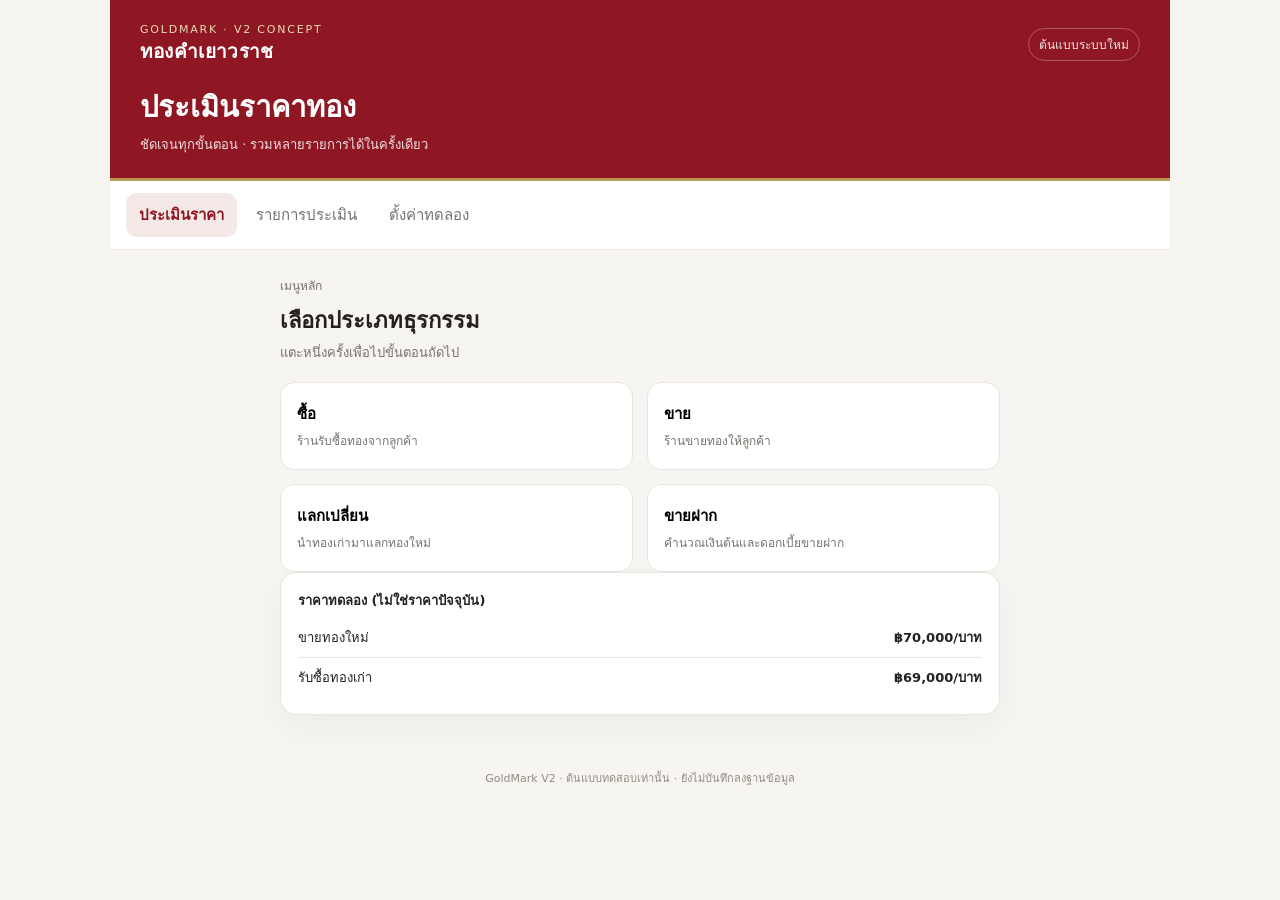
==== commit 2c98337b: "fix: repair script syntax blocking V2 controls" ====
--- a/v2/index.html
+++ b/v2/index.html
@@ -20,7 +20,8 @@
 function sumNew(){return state.fresh.reduce((s,x)=>s+newValue(x),0)}
 function net(){return sumNew()-sumOld()}
 function go(step){state.step=step;render()}
-function header(title,desc){return '<h2 class="heading">'+title+'</h2><p class="sub">'+desc+'</p>'}\nfunction progress(n){return '<div class="stepbox"><b>ขั้นตอน '+n+' จาก 3</b><span class="tiny">'+(n===1?'กรอกรายการ':n===2?'ตรวจสอบข้อมูล':'ยืนยันผล')+'</span></div><div class="progress"><span class="on"></span><span class="'+(n>=2?'on':'')+'"></span><span class="'+(n>=3?'on':'')+'"></span></div>'}
+function header(title,desc){return '<h2 class="heading">'+title+'</h2><p class="sub">'+desc+'</p>'}
+function progress(n){return '<div class="stepbox"><b>ขั้นตอน '+n+' จาก 3</b><span class="tiny">'+(n===1?'กรอกรายการ':n===2?'ตรวจสอบข้อมูล':'ยืนยันผล')+'</span></div><div class="progress"><span class="on"></span><span class="'+(n>=2?'on':'')+'"></span><span class="'+(n>=3?'on':'')+'"></span></div>'}
 function typeCards(){return '<div class="grid">'+[['buy','ซื้อ','ร้านรับซื้อทองจากลูกค้า'],['sell','ขาย','ร้านขายทองให้ลูกค้า'],['exchange','แลกเปลี่ยน','นำทองเก่ามาแลกทองใหม่'],['deposit','ขายฝาก','คำนวณเงินต้นและดอกเบี้ยขายฝาก']].map(x=>'<button class="choice" data-action="'+x[0]+'"><strong>'+x[1]+'</strong><span>'+x[2]+'</span></button>').join('')+'</div>'}
 function render(){const el=document.getElementById('main');document.querySelectorAll('.tab').forEach(b=>b.classList.toggle('active',b.dataset.page===state.page));document.getElementById('stickyBar').classList.add('hidden');
 if(state.page==='history'){el.innerHTML=header('รายการประเมิน','ประวัติทดลองในหน้านี้เท่านั้น ยังไม่เชื่อมฐานข้อมูลจริง')+(state.history.length?state.history.map((x,i)=>'<div class="card"><b>รายการ #'+(state.history.length-i)+'</b><div class="statrow"><span>ประเภท</span><b>'+x.action+'</b></div><div class="statrow"><span>ยอดสุทธิ</span><b>'+x.result+'</b></div></div>').join(''):'<div class="card notice">ยังไม่มีรายการประเมินทดลอง</div>');return}
